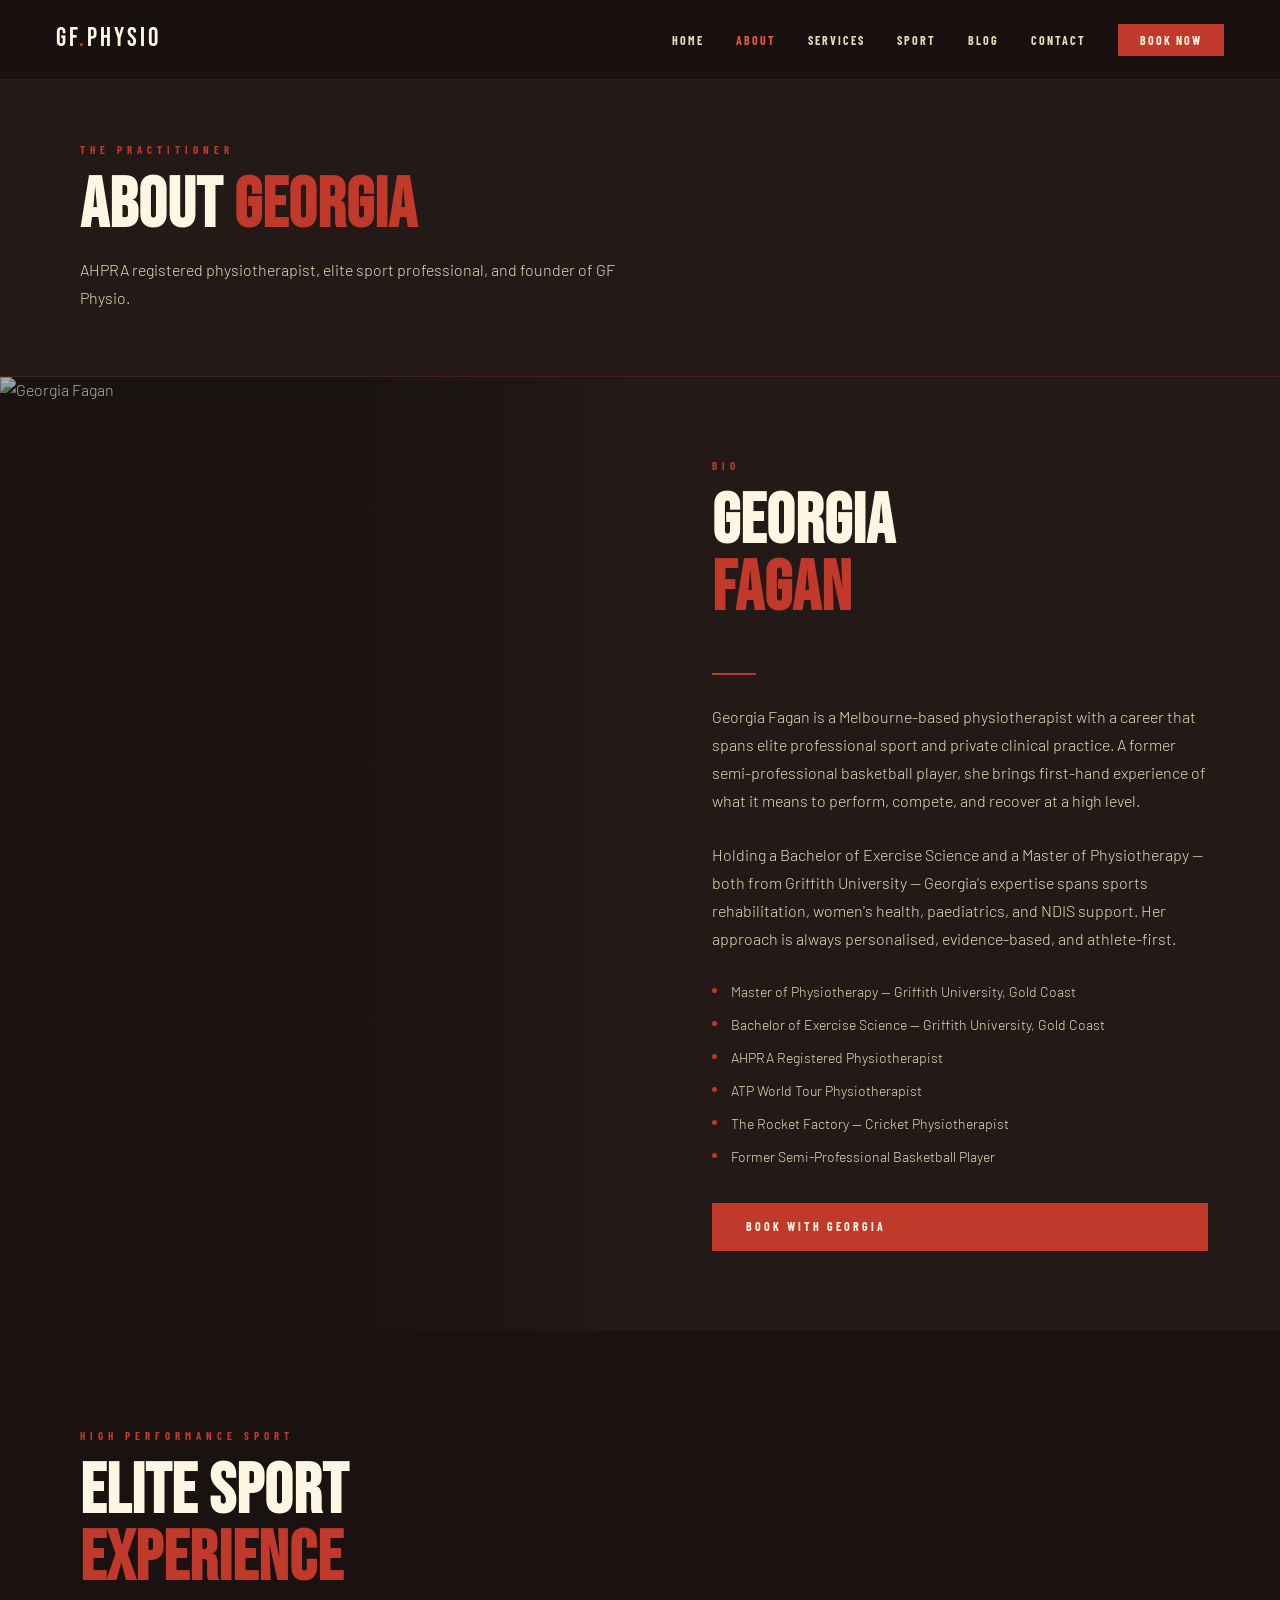
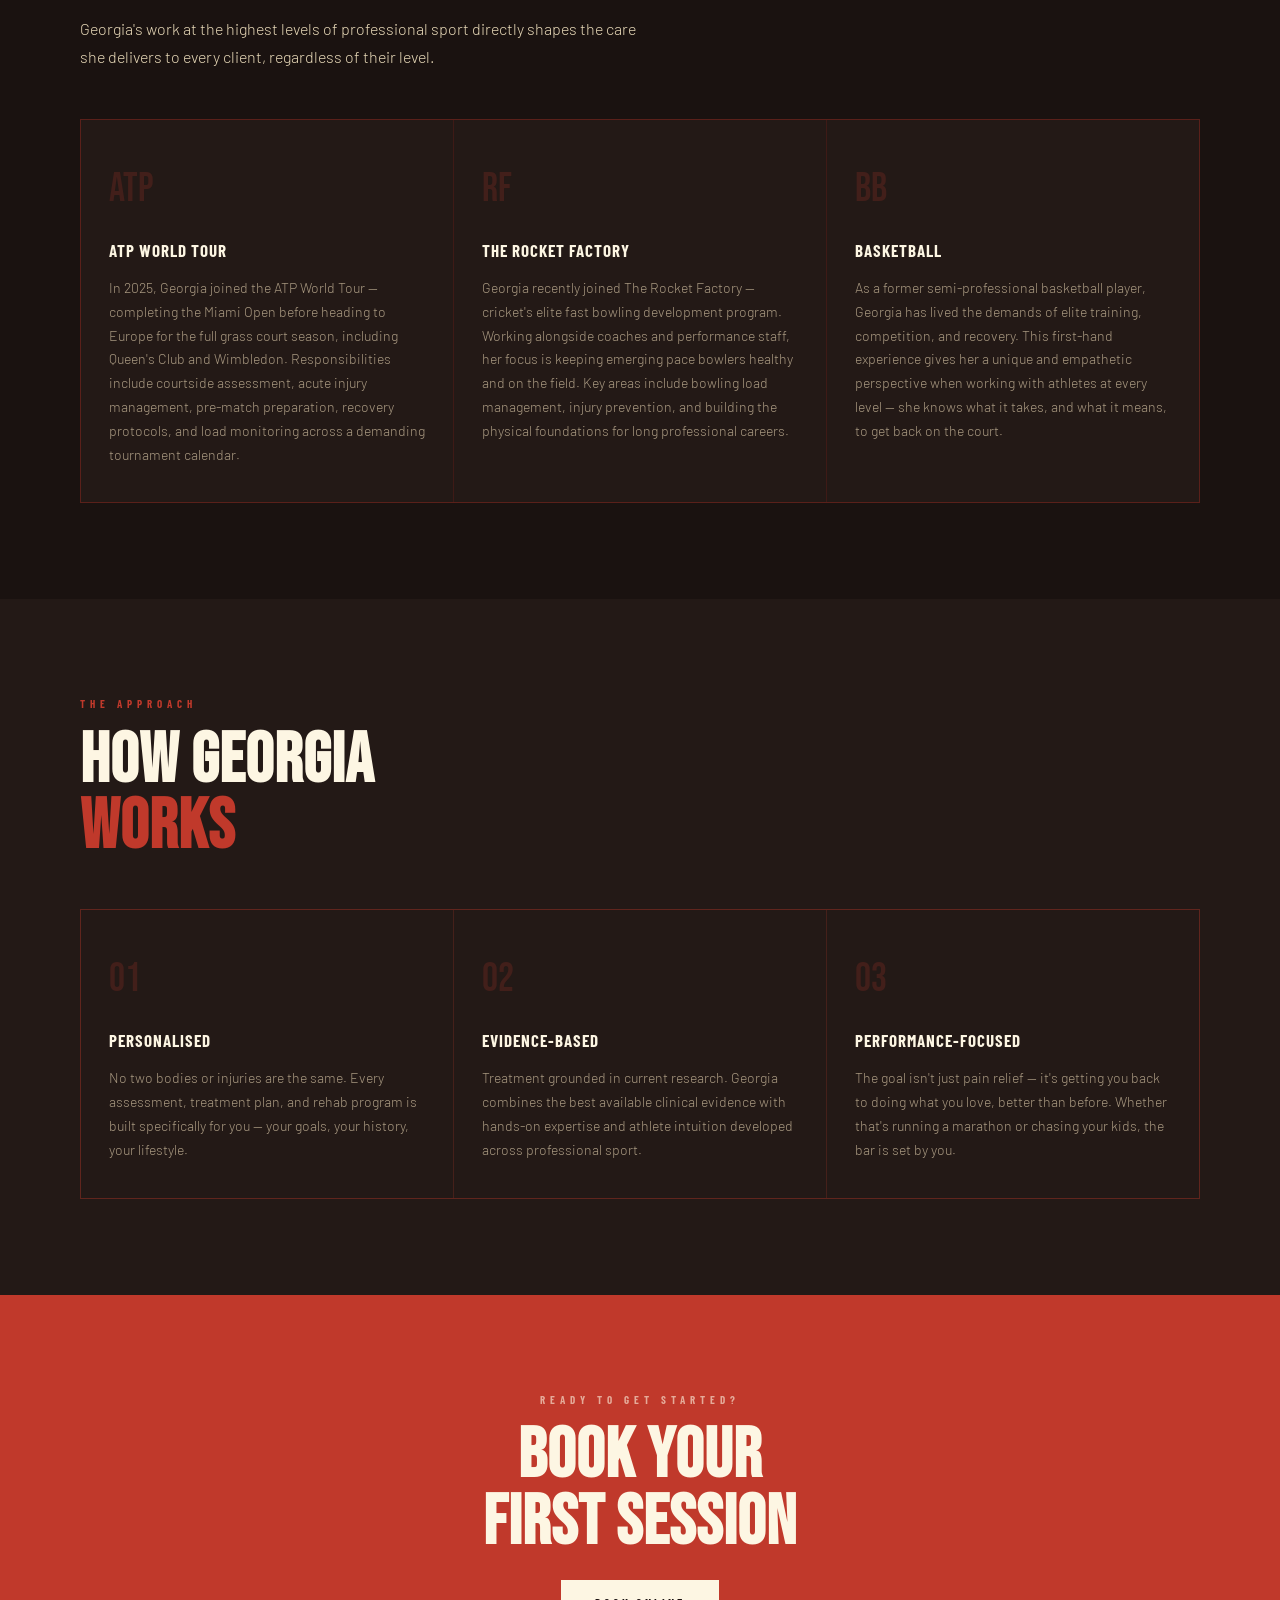
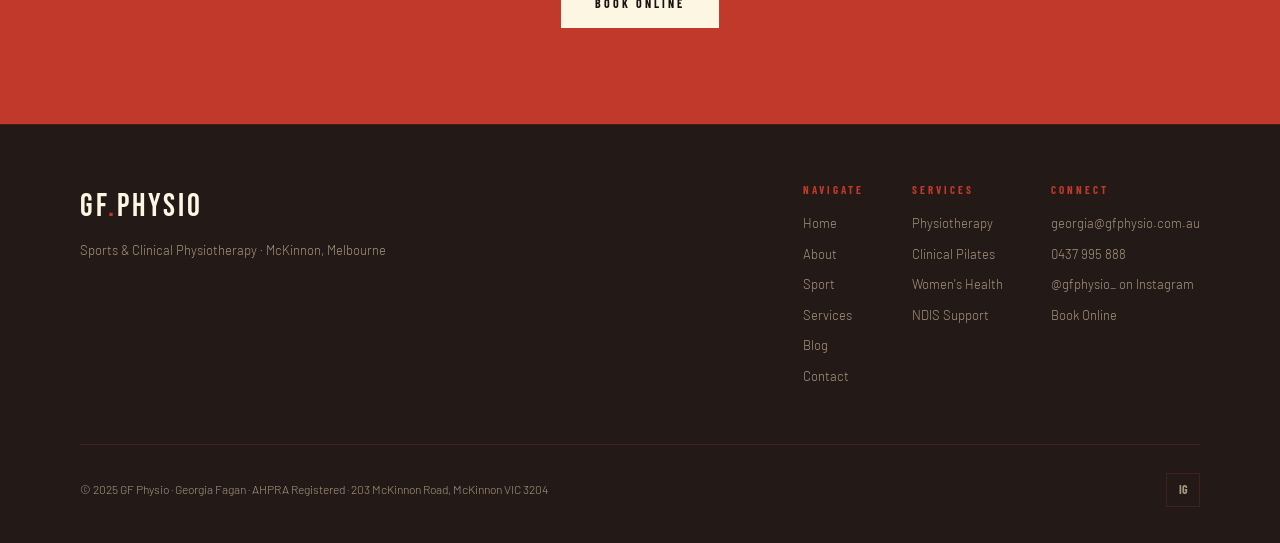
==== about.html @ b9d1942f "Add files via upload" ====
<!DOCTYPE html>
<html lang="en">
<head>
<meta charset="UTF-8">
<meta name="viewport" content="width=device-width, initial-scale=1.0">
<title>About Georgia Fagan | GF Physio — McKinnon, Melbourne</title>
<meta name="description" content="Meet Georgia Fagan — AHPRA registered physiotherapist, ATP Tour physio, Rocket Factory cricket physio, and semi-professional basketball player.">
<link rel="stylesheet" href="css/style.css">
<style>
.about-grid { display: grid; grid-template-columns: 1fr 1fr; gap: 0; }
.about-photo { position: relative; overflow: hidden; min-height: 640px; }
.about-photo img { width: 100%; height: 100%; object-fit: cover; filter: brightness(0.7) saturate(0.85); }
.about-photo-overlay { position: absolute; inset: 0; background: linear-gradient(to right, transparent 50%, var(--dark2) 100%); }
.about-text { padding: 80px 72px; background: var(--dark2); display: flex; flex-direction: column; justify-content: center; }
.quals { display: flex; flex-direction: column; gap: 12px; margin: 28px 0 36px; }
.qual { display: flex; align-items: flex-start; gap: 14px; font-size: 14px; color: var(--cream-dim); line-height: 1.5; }
.qual-dot { width: 5px; height: 5px; border-radius: 50%; background: var(--red); flex-shrink: 0; margin-top: 7px; }

.values-grid { display: grid; grid-template-columns: repeat(3,1fr); gap: 1px; background: var(--border); border: 1px solid var(--border); margin-top: 48px; }
.value-card { background: var(--dark2); padding: 36px 28px; }
.value-num { font-family: 'Bebas Neue', sans-serif; font-size: 40px; color: rgba(192,57,43,0.2); margin-bottom: 14px; }
.value-title { font-family: 'Barlow Condensed', sans-serif; font-size: 17px; font-weight: 700; letter-spacing: 1px; text-transform: uppercase; color: var(--cream); margin-bottom: 12px; }
.value-desc { font-size: 14px; color: var(--muted); line-height: 1.7; }

@media (max-width: 900px) {
  .about-grid { grid-template-columns: 1fr; }
  .about-photo { min-height: 360px; }
  .about-photo-overlay { display: none; }
  .about-text { padding: 56px 28px; }
  .values-grid { grid-template-columns: 1fr; }
}
</style>
</head>
<body>
<div class="page-wrap">

  <div class="page-hero">
    <p class="section-label">The Practitioner</p>
    <h1 class="section-title">ABOUT <span>GEORGIA</span></h1>
    <p class="section-body">AHPRA registered physiotherapist, elite sport professional, and founder of GF Physio.</p>
  </div>

  <div class="about-grid">
    <div class="about-photo">
      <img src="images/georgia.jpg" alt="Georgia Fagan">
      <div class="about-photo-overlay"></div>
    </div>
    <div class="about-text">
      <p class="section-label">Bio</p>
      <h2 class="section-title">GEORGIA<br><span>FAGAN</span></h2>
      <div class="gold-line"></div>
      <p class="section-body">Georgia Fagan is a Melbourne-based physiotherapist with a career that spans elite professional sport and private clinical practice. A former semi-professional basketball player, she brings first-hand experience of what it means to perform, compete, and recover at a high level.</p>
      <br>
      <p class="section-body">Holding a Bachelor of Exercise Science and a Master of Physiotherapy — both from Griffith University — Georgia's expertise spans sports rehabilitation, women's health, paediatrics, and NDIS support. Her approach is always personalised, evidence-based, and athlete-first.</p>
      <div class="quals">
        <div class="qual"><div class="qual-dot"></div>Master of Physiotherapy — Griffith University, Gold Coast</div>
        <div class="qual"><div class="qual-dot"></div>Bachelor of Exercise Science — Griffith University, Gold Coast</div>
        <div class="qual"><div class="qual-dot"></div>AHPRA Registered Physiotherapist</div>
        <div class="qual"><div class="qual-dot"></div>ATP World Tour Physiotherapist</div>
        <div class="qual"><div class="qual-dot"></div>The Rocket Factory — Cricket Physiotherapist</div>
        <div class="qual"><div class="qual-dot"></div>Former Semi-Professional Basketball Player</div>
      </div>
      <a href="https://gfphysio.au4.cliniko.com/bookings#service" class="btn btn-primary" target="_blank">Book With Georgia</a>
    </div>
  </div>

  <!-- SPORT CREDENTIALS -->
  <section class="section section--dark">
    <p class="section-label">High Performance Sport</p>
    <h2 class="section-title">ELITE SPORT<br><span>EXPERIENCE</span></h2>
    <p class="section-body" style="margin-bottom:48px;">Georgia's work at the highest levels of professional sport directly shapes the care she delivers to every client, regardless of their level.</p>

    <div class="values-grid">
      <div class="value-card">
        <div class="value-num">ATP</div>
        <div class="value-title">ATP World Tour</div>
        <p class="value-desc">In 2025, Georgia joined the ATP World Tour — completing the Miami Open before heading to Europe for the full grass court season, including Queen's Club and Wimbledon. Responsibilities include courtside assessment, acute injury management, pre-match preparation, recovery protocols, and load monitoring across a demanding tournament calendar.</p>
      </div>
      <div class="value-card">
        <div class="value-num">RF</div>
        <div class="value-title">The Rocket Factory</div>
        <p class="value-desc">Georgia recently joined The Rocket Factory — cricket's elite fast bowling development program. Working alongside coaches and performance staff, her focus is keeping emerging pace bowlers healthy and on the field. Key areas include bowling load management, injury prevention, and building the physical foundations for long professional careers.</p>
      </div>
      <div class="value-card">
        <div class="value-num">BB</div>
        <div class="value-title">Basketball</div>
        <p class="value-desc">As a former semi-professional basketball player, Georgia has lived the demands of elite training, competition, and recovery. This first-hand experience gives her a unique and empathetic perspective when working with athletes at every level — she knows what it takes, and what it means, to get back on the court.</p>
      </div>
    </div>
  </section>

  <!-- PHILOSOPHY -->
  <section class="section section--dark2">
    <p class="section-label">The Approach</p>
    <h2 class="section-title">HOW GEORGIA<br><span>WORKS</span></h2>
    <div class="values-grid" style="margin-top:48px;">
      <div class="value-card">
        <div class="value-num">01</div>
        <div class="value-title">Personalised</div>
        <p class="value-desc">No two bodies or injuries are the same. Every assessment, treatment plan, and rehab program is built specifically for you — your goals, your history, your lifestyle.</p>
      </div>
      <div class="value-card">
        <div class="value-num">02</div>
        <div class="value-title">Evidence-Based</div>
        <p class="value-desc">Treatment grounded in current research. Georgia combines the best available clinical evidence with hands-on expertise and athlete intuition developed across professional sport.</p>
      </div>
      <div class="value-card">
        <div class="value-num">03</div>
        <div class="value-title">Performance-Focused</div>
        <p class="value-desc">The goal isn't just pain relief — it's getting you back to doing what you love, better than before. Whether that's running a marathon or chasing your kids, the bar is set by you.</p>
      </div>
    </div>
  </section>

  <!-- CTA -->
  <section class="section section--red" style="text-align:center;">
    <p class="section-label" style="color:rgba(253,246,227,0.6);">Ready to get started?</p>
    <h2 class="section-title" style="max-width:600px;margin:0 auto 24px;">BOOK YOUR<br>FIRST SESSION</h2>
    <a href="https://gfphysio.au4.cliniko.com/bookings#service" class="btn" style="background:var(--cream);color:var(--dark);" target="_blank">Book Online</a>
  </section>

</div>
<script src="js/layout.js"></script>
</body>
</html>
---- css/style.css ----
/* ============================================================
   GF PHYSIO — MAIN STYLESHEET
   ============================================================ */

@import url('https://fonts.googleapis.com/css2?family=Bebas+Neue&family=Barlow:ital,wght@0,300;0,400;0,500;0,600;1,300&family=Barlow+Condensed:wght@400;600;700&display=swap');

*, *::before, *::after { box-sizing: border-box; margin: 0; padding: 0; }

:root {
  --dark:       #1a1210;
  --dark2:      #231916;
  --dark3:      #2e1f1a;
  --dark4:      #3d2920;
  --red:        #c0392b;
  --red-light:  #e05a45;
  --red-dim:    #8a2a1e;
  --cream:      #fdf6e3;
  --cream-dim:  #e8d9b8;
  --muted:      #a89880;
  --border:     rgba(192,57,43,0.22);
}

html { scroll-behavior: smooth; }

body {
  background: var(--dark);
  color: var(--cream);
  font-family: 'Barlow', sans-serif;
  font-weight: 300;
  line-height: 1.65;
  overflow-x: hidden;
}

img { display: block; max-width: 100%; }
a { text-decoration: none; color: inherit; }

/* ── NAV ── */
nav {
  position: fixed; top: 0; left: 0; right: 0; z-index: 200;
  display: flex; align-items: center; justify-content: space-between;
  padding: 18px 56px;
  background: rgba(26,18,16,0.96);
  border-bottom: 1px solid var(--border);
  backdrop-filter: blur(8px);
}
.nav-logo {
  font-family: 'Bebas Neue', sans-serif;
  font-size: 26px;
  letter-spacing: 3px;
  color: var(--cream);
}
.nav-logo span { color: var(--red); }
.nav-links { display: flex; gap: 32px; align-items: center; list-style: none; }
.nav-links a {
  font-family: 'Barlow Condensed', sans-serif;
  font-size: 12px;
  font-weight: 700;
  letter-spacing: 2px;
  text-transform: uppercase;
  color: var(--cream-dim);
  transition: color 0.2s;
}
.nav-links a:hover,
.nav-links a.active { color: var(--red-light); }
.nav-cta {
  background: var(--red) !important;
  color: var(--cream) !important;
  padding: 9px 22px !important;
  letter-spacing: 2px;
  transition: background 0.2s !important;
}
.nav-cta:hover { background: var(--red-light) !important; }

/* Hamburger */
.nav-hamburger {
  display: none;
  flex-direction: column;
  gap: 5px;
  cursor: pointer;
  padding: 4px;
  background: none;
  border: none;
}
.nav-hamburger span {
  display: block;
  width: 24px;
  height: 2px;
  background: var(--cream);
  transition: all 0.3s;
}
.mobile-menu {
  display: none;
  position: fixed;
  top: 61px; left: 0; right: 0;
  background: var(--dark2);
  border-bottom: 1px solid var(--border);
  padding: 24px 32px;
  z-index: 199;
  flex-direction: column;
  gap: 20px;
}
.mobile-menu.open { display: flex; }
.mobile-menu a {
  font-family: 'Barlow Condensed', sans-serif;
  font-size: 16px;
  font-weight: 700;
  letter-spacing: 2px;
  text-transform: uppercase;
  color: var(--cream-dim);
  padding: 8px 0;
  border-bottom: 1px solid var(--border);
}
.mobile-menu a:last-child { border-bottom: none; }
.mobile-menu .nav-cta {
  background: var(--red) !important;
  color: var(--cream) !important;
  text-align: center;
  padding: 12px !important;
}

/* ── PAGE WRAPPER ── */
.page-wrap { padding-top: 61px; }

/* ── SECTION UTILITIES ── */
.section { padding: 96px 80px; }
.section--dark  { background: var(--dark); }
.section--dark2 { background: var(--dark2); }
.section--dark3 { background: var(--dark3); }
.section--red   { background: var(--red); }

.section-label {
  font-family: 'Barlow Condensed', sans-serif;
  font-size: 11px; font-weight: 700;
  letter-spacing: 5px; text-transform: uppercase;
  color: var(--red); margin-bottom: 14px;
}
.section-title {
  font-family: 'Bebas Neue', sans-serif;
  font-size: clamp(46px, 5.5vw, 72px);
  line-height: 0.95; letter-spacing: 1px;
  color: var(--cream); margin-bottom: 22px;
}
.section-title span { color: var(--red); }
.section-body {
  font-size: 16px; font-weight: 300;
  color: var(--cream-dim); line-height: 1.75;
  max-width: 560px;
}
.gold-line { width: 44px; height: 2px; background: var(--red); margin: 28px 0; }

/* ── BUTTONS ── */
.btn {
  display: inline-block;
  font-family: 'Barlow Condensed', sans-serif;
  font-size: 12px; font-weight: 700;
  letter-spacing: 3px; text-transform: uppercase;
  padding: 14px 34px;
  transition: background 0.2s, transform 0.15s;
  cursor: pointer; border: none;
}
.btn-primary { background: var(--red); color: var(--cream); }
.btn-primary:hover { background: var(--red-light); transform: translateY(-1px); }
.btn-ghost {
  background: transparent;
  color: var(--cream);
  border: 1px solid var(--red-dim);
}
.btn-ghost:hover { border-color: var(--red); color: var(--red-light); }

/* ── TICKER ── */
.ticker { background: var(--red); overflow: hidden; padding: 11px 0; white-space: nowrap; }
.ticker-inner { display: inline-block; animation: tick 28s linear infinite; }
.ticker-item {
  font-family: 'Barlow Condensed', sans-serif;
  font-size: 12px; font-weight: 700;
  letter-spacing: 3px; text-transform: uppercase;
  color: var(--cream); padding: 0 36px;
}
.ticker-dot { color: rgba(253,246,227,0.4); padding: 0 8px; }
@keyframes tick { 0% { transform: translateX(0); } 100% { transform: translateX(-50%); } }

/* ── FOOTER ── */
footer {
  background: var(--dark2);
  border-top: 1px solid var(--border);
  padding: 56px 80px 36px;
}
.footer-top { display: flex; justify-content: space-between; align-items: flex-start; margin-bottom: 48px; flex-wrap: wrap; gap: 40px; }
.footer-logo { font-family: 'Bebas Neue', sans-serif; font-size: 32px; letter-spacing: 3px; color: var(--cream); }
.footer-logo span { color: var(--red); }
.footer-tagline { font-size: 13px; color: var(--muted); margin-top: 6px; }
.footer-nav { display: flex; gap: 48px; flex-wrap: wrap; }
.footer-col h4 {
  font-family: 'Barlow Condensed', sans-serif;
  font-size: 11px; font-weight: 700;
  letter-spacing: 3px; text-transform: uppercase;
  color: var(--red); margin-bottom: 14px;
}
.footer-col a {
  display: block; font-size: 13px; font-weight: 300;
  color: var(--muted); margin-bottom: 9px;
  transition: color 0.2s;
}
.footer-col a:hover { color: var(--cream); }
.footer-bottom {
  border-top: 1px solid var(--border);
  padding-top: 28px;
  display: flex; justify-content: space-between; align-items: center;
  flex-wrap: wrap; gap: 16px;
}
.footer-copy { font-size: 12px; color: var(--muted); }
.footer-social {
  display: flex; gap: 12px;
}
.social-btn {
  width: 34px; height: 34px;
  border: 1px solid var(--border);
  display: flex; align-items: center; justify-content: center;
  font-size: 12px; font-weight: 700;
  color: var(--muted);
  font-family: 'Barlow Condensed', sans-serif;
  letter-spacing: 0;
  transition: border-color 0.2s, color 0.2s;
}
.social-btn:hover { border-color: var(--red); color: var(--red-light); }

/* ── CREDENTIAL STRIP ── */
.cred-strip { background: var(--dark3); border-top: 1px solid var(--border); border-bottom: 1px solid var(--border); }
.cred-grid { display: grid; grid-template-columns: repeat(4,1fr); }
.cred-item {
  padding: 36px 40px; text-align: center;
  border-right: 1px solid var(--border);
}
.cred-item:last-child { border-right: none; }
.cred-num { font-family: 'Bebas Neue', sans-serif; font-size: 48px; line-height: 1; color: var(--red); }
.cred-label { font-family: 'Barlow Condensed', sans-serif; font-size: 11px; font-weight: 700; letter-spacing: 2px; text-transform: uppercase; color: var(--muted); margin-top: 5px; }

/* ── PAGE HERO (inner pages) ── */
.page-hero {
  background: var(--dark2);
  padding: 80px 80px 64px;
  border-bottom: 1px solid var(--border);
}
.page-hero .section-title { margin-bottom: 16px; }

/* ── RESPONSIVE ── */
@media (max-width: 900px) {
  nav { padding: 16px 24px; }
  .nav-links { display: none; }
  .nav-hamburger { display: flex; }
  .section { padding: 64px 28px; }
  .section-title { font-size: 42px; }
  .cred-grid { grid-template-columns: repeat(2,1fr); }
  .cred-item { border-right: none; border-bottom: 1px solid var(--border); }
  footer { padding: 48px 28px 28px; }
  .footer-top { flex-direction: column; }
  .page-hero { padding: 60px 28px 48px; }
}
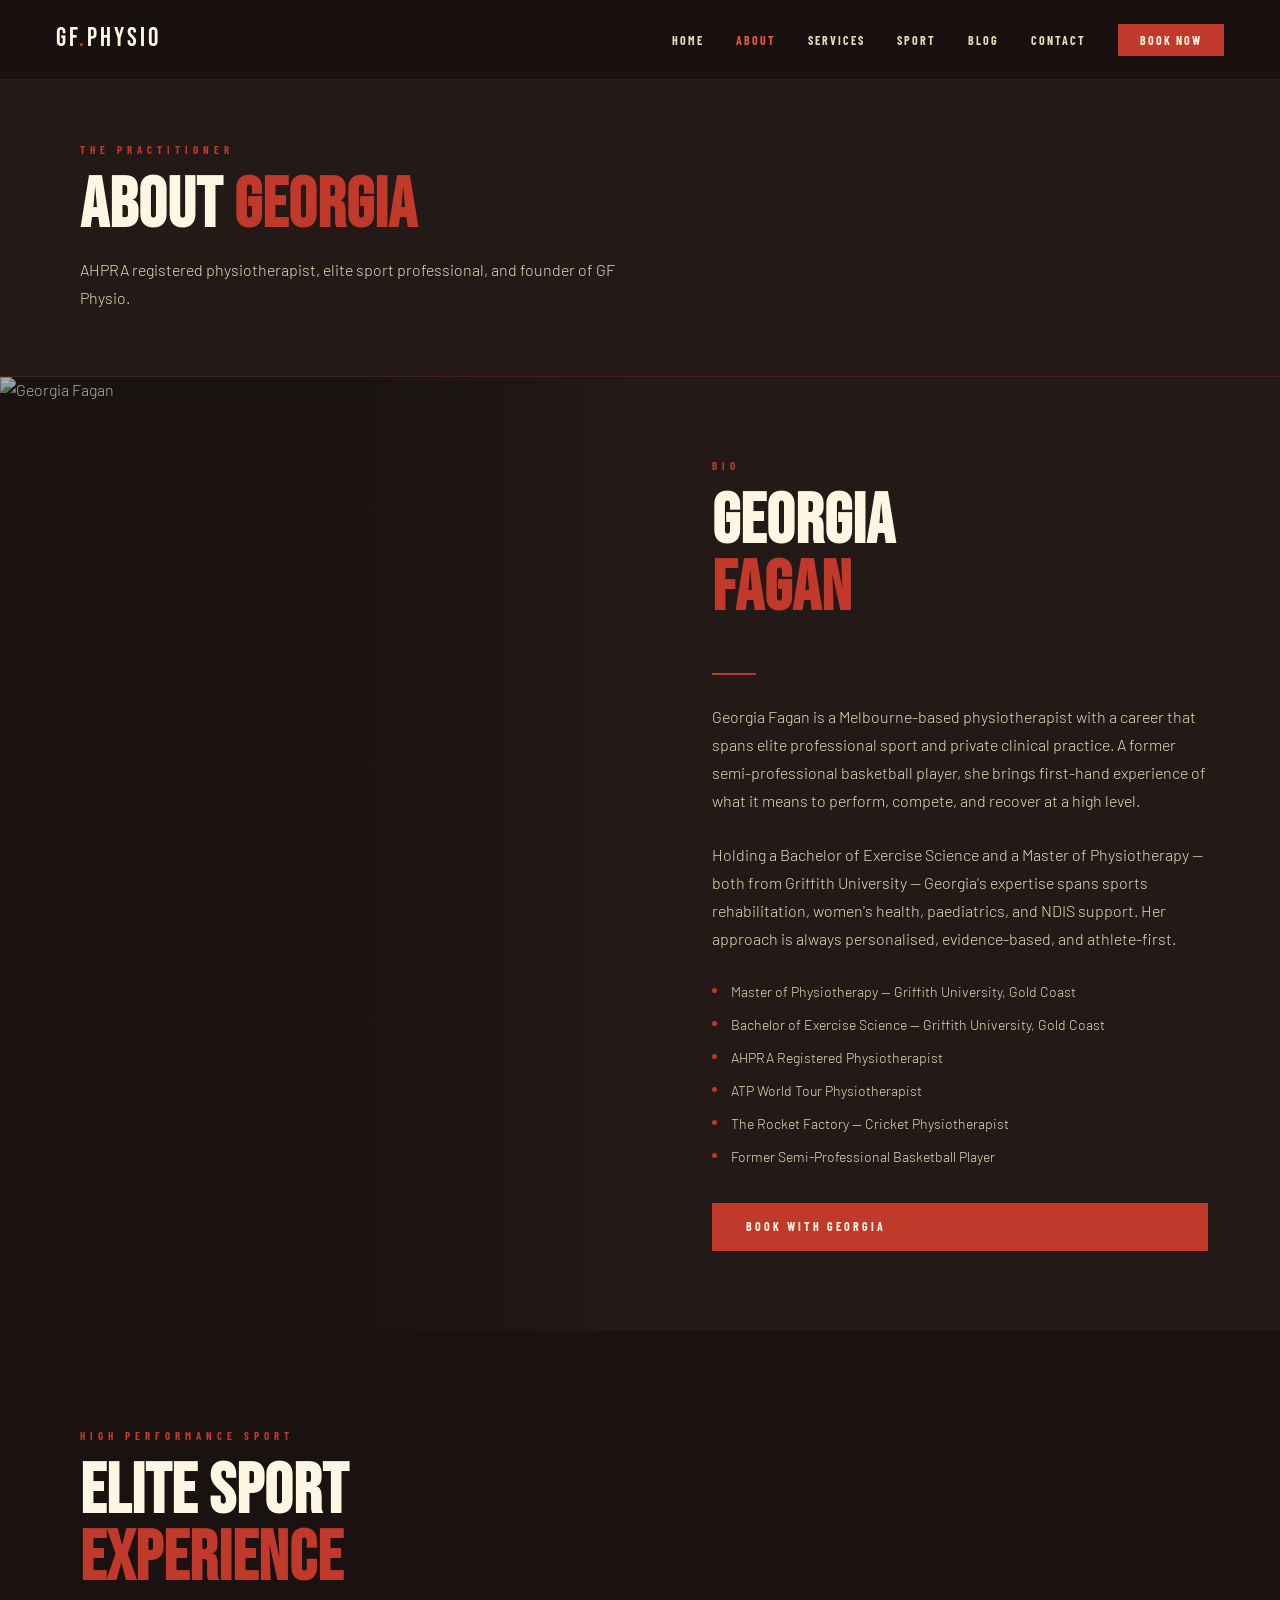
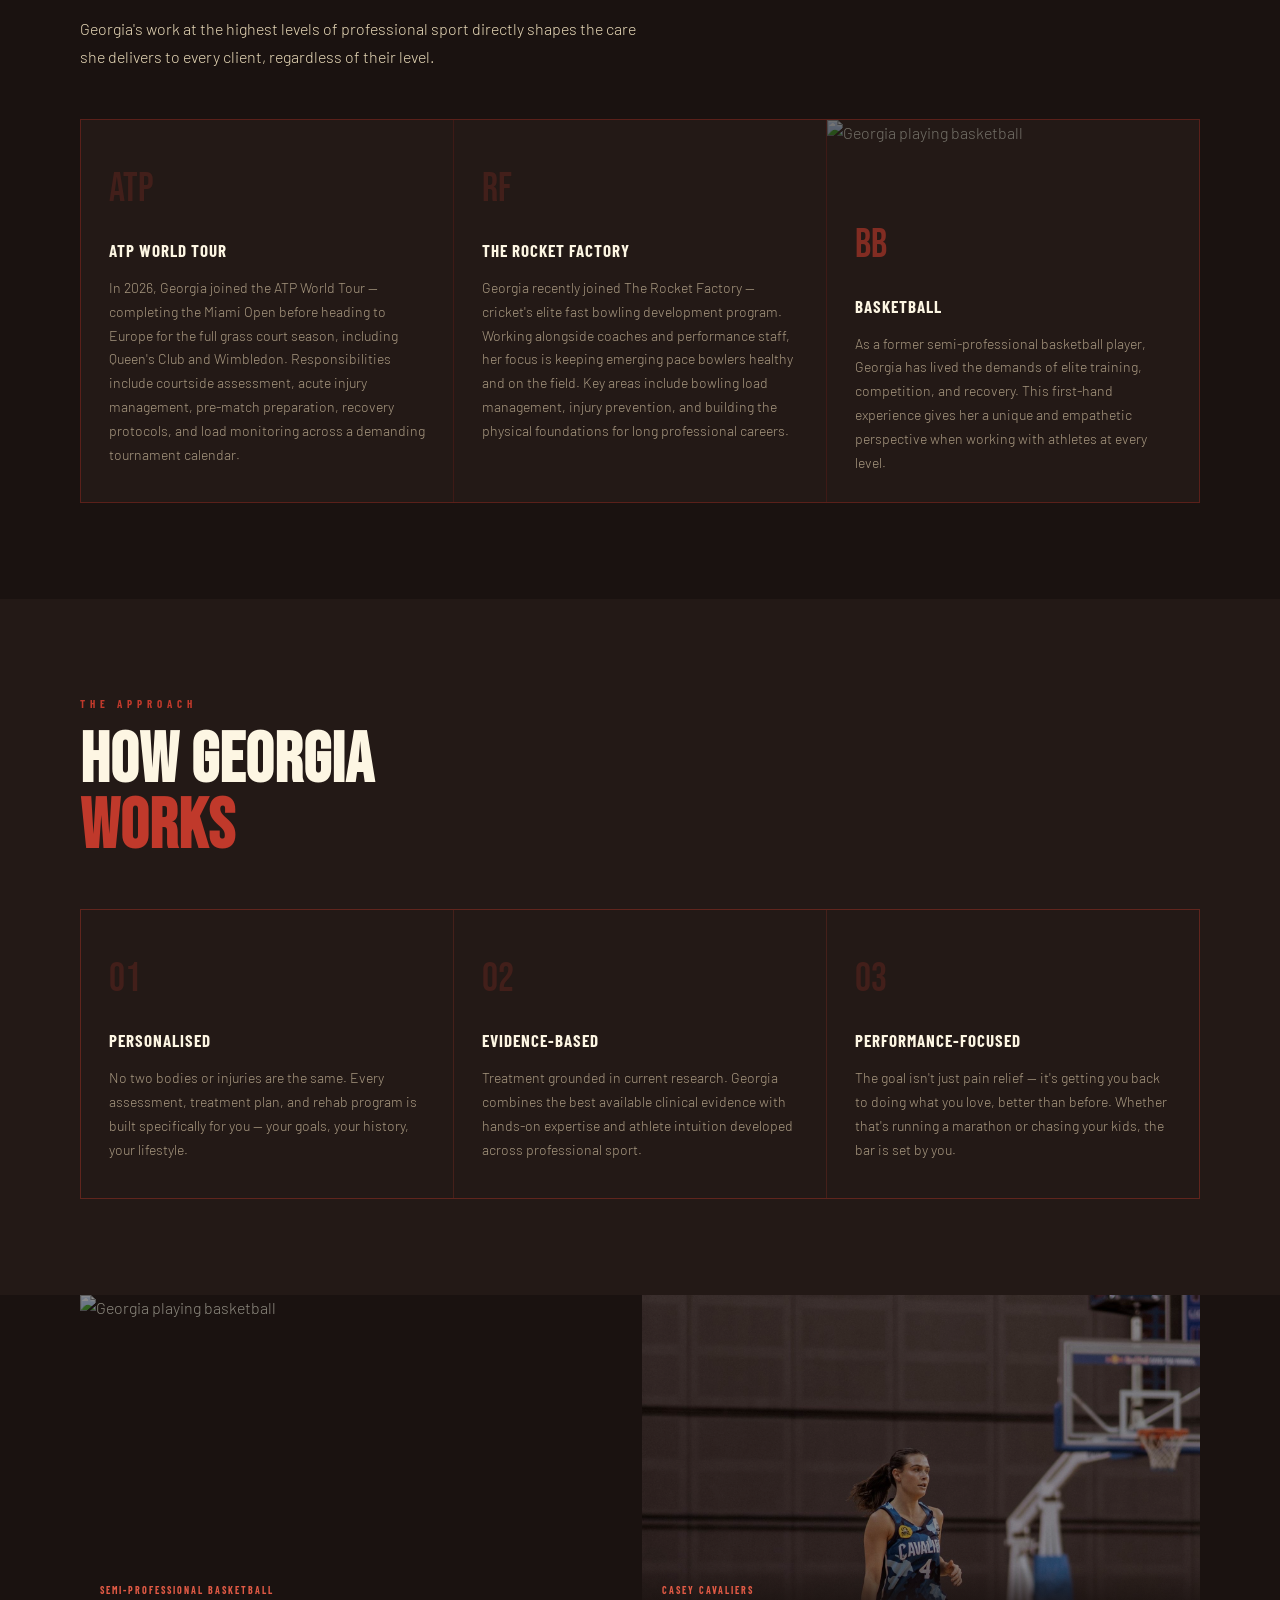
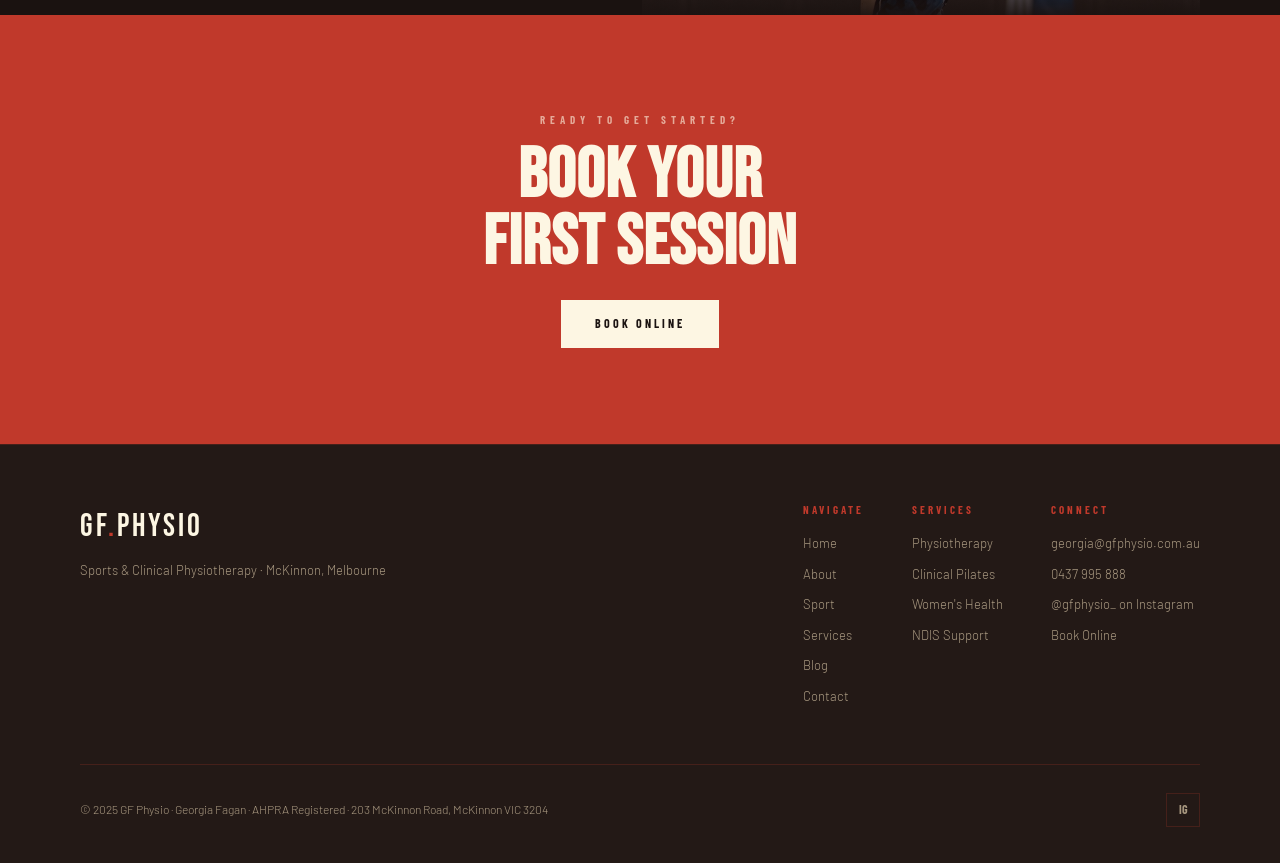
==== commit 0c6d0f62: "Add files via upload" ====
--- a/about.html
+++ b/about.html
@@ -74,17 +74,20 @@
       <div class="value-card">
         <div class="value-num">ATP</div>
         <div class="value-title">ATP World Tour</div>
-        <p class="value-desc">In 2025, Georgia joined the ATP World Tour — completing the Miami Open before heading to Europe for the full grass court season, including Queen's Club and Wimbledon. Responsibilities include courtside assessment, acute injury management, pre-match preparation, recovery protocols, and load monitoring across a demanding tournament calendar.</p>
+        <p class="value-desc">In 2026, Georgia joined the ATP World Tour — completing the Miami Open before heading to Europe for the full grass court season, including Queen's Club and Wimbledon. Responsibilities include courtside assessment, acute injury management, pre-match preparation, recovery protocols, and load monitoring across a demanding tournament calendar.</p>
       </div>
       <div class="value-card">
         <div class="value-num">RF</div>
         <div class="value-title">The Rocket Factory</div>
         <p class="value-desc">Georgia recently joined The Rocket Factory — cricket's elite fast bowling development program. Working alongside coaches and performance staff, her focus is keeping emerging pace bowlers healthy and on the field. Key areas include bowling load management, injury prevention, and building the physical foundations for long professional careers.</p>
       </div>
-      <div class="value-card">
-        <div class="value-num">BB</div>
-        <div class="value-title">Basketball</div>
-        <p class="value-desc">As a former semi-professional basketball player, Georgia has lived the demands of elite training, competition, and recovery. This first-hand experience gives her a unique and empathetic perspective when working with athletes at every level — she knows what it takes, and what it means, to get back on the court.</p>
+      <div class="value-card" style="position:relative;overflow:hidden;padding:0;min-height:280px;">
+        <img src="images/basketball.jpg" alt="Georgia playing basketball" style="width:100%;height:280px;object-fit:cover;object-position:center top;filter:brightness(0.45);">
+        <div style="position:absolute;bottom:0;left:0;right:0;padding:28px;">
+          <div class="value-num" style="color:var(--red);opacity:0.6;">BB</div>
+          <div class="value-title">Basketball</div>
+          <p class="value-desc">As a former semi-professional basketball player, Georgia has lived the demands of elite training, competition, and recovery. This first-hand experience gives her a unique and empathetic perspective when working with athletes at every level.</p>
+        </div>
       </div>
     </div>
   </section>
@@ -112,7 +115,21 @@
     </div>
   </section>
 
-  <!-- CTA -->
+  <!-- BASKETBALL PHOTO STRIP -->
+  <section class="section section--dark" style="padding-top:0;padding-bottom:0;">
+    <div style="display:grid;grid-template-columns:1fr 1fr;gap:4px;">
+      <div style="position:relative;overflow:hidden;height:320px;">
+        <img src="images/basketball.jpg" alt="Georgia playing basketball" style="width:100%;height:100%;object-fit:cover;object-position:center top;filter:brightness(0.55);">
+        <div style="position:absolute;bottom:0;left:0;right:0;padding:16px 20px;background:linear-gradient(to top,rgba(26,18,16,0.9),transparent);font-family:'Barlow Condensed',sans-serif;font-size:10px;font-weight:700;letter-spacing:2px;text-transform:uppercase;color:var(--red-light);">Semi-Professional Basketball</div>
+      </div>
+      <div style="position:relative;overflow:hidden;height:320px;">
+        <img src="images/basketball2.jpg" alt="Georgia on the basketball court" style="width:100%;height:100%;object-fit:cover;object-position:center top;filter:brightness(0.55);">
+        <div style="position:absolute;bottom:0;left:0;right:0;padding:16px 20px;background:linear-gradient(to top,rgba(26,18,16,0.9),transparent);font-family:'Barlow Condensed',sans-serif;font-size:10px;font-weight:700;letter-spacing:2px;text-transform:uppercase;color:var(--red-light);">Casey Cavaliers</div>
+      </div>
+    </div>
+  </section>
+
+
   <section class="section section--red" style="text-align:center;">
     <p class="section-label" style="color:rgba(253,246,227,0.6);">Ready to get started?</p>
     <h2 class="section-title" style="max-width:600px;margin:0 auto 24px;">BOOK YOUR<br>FIRST SESSION</h2>
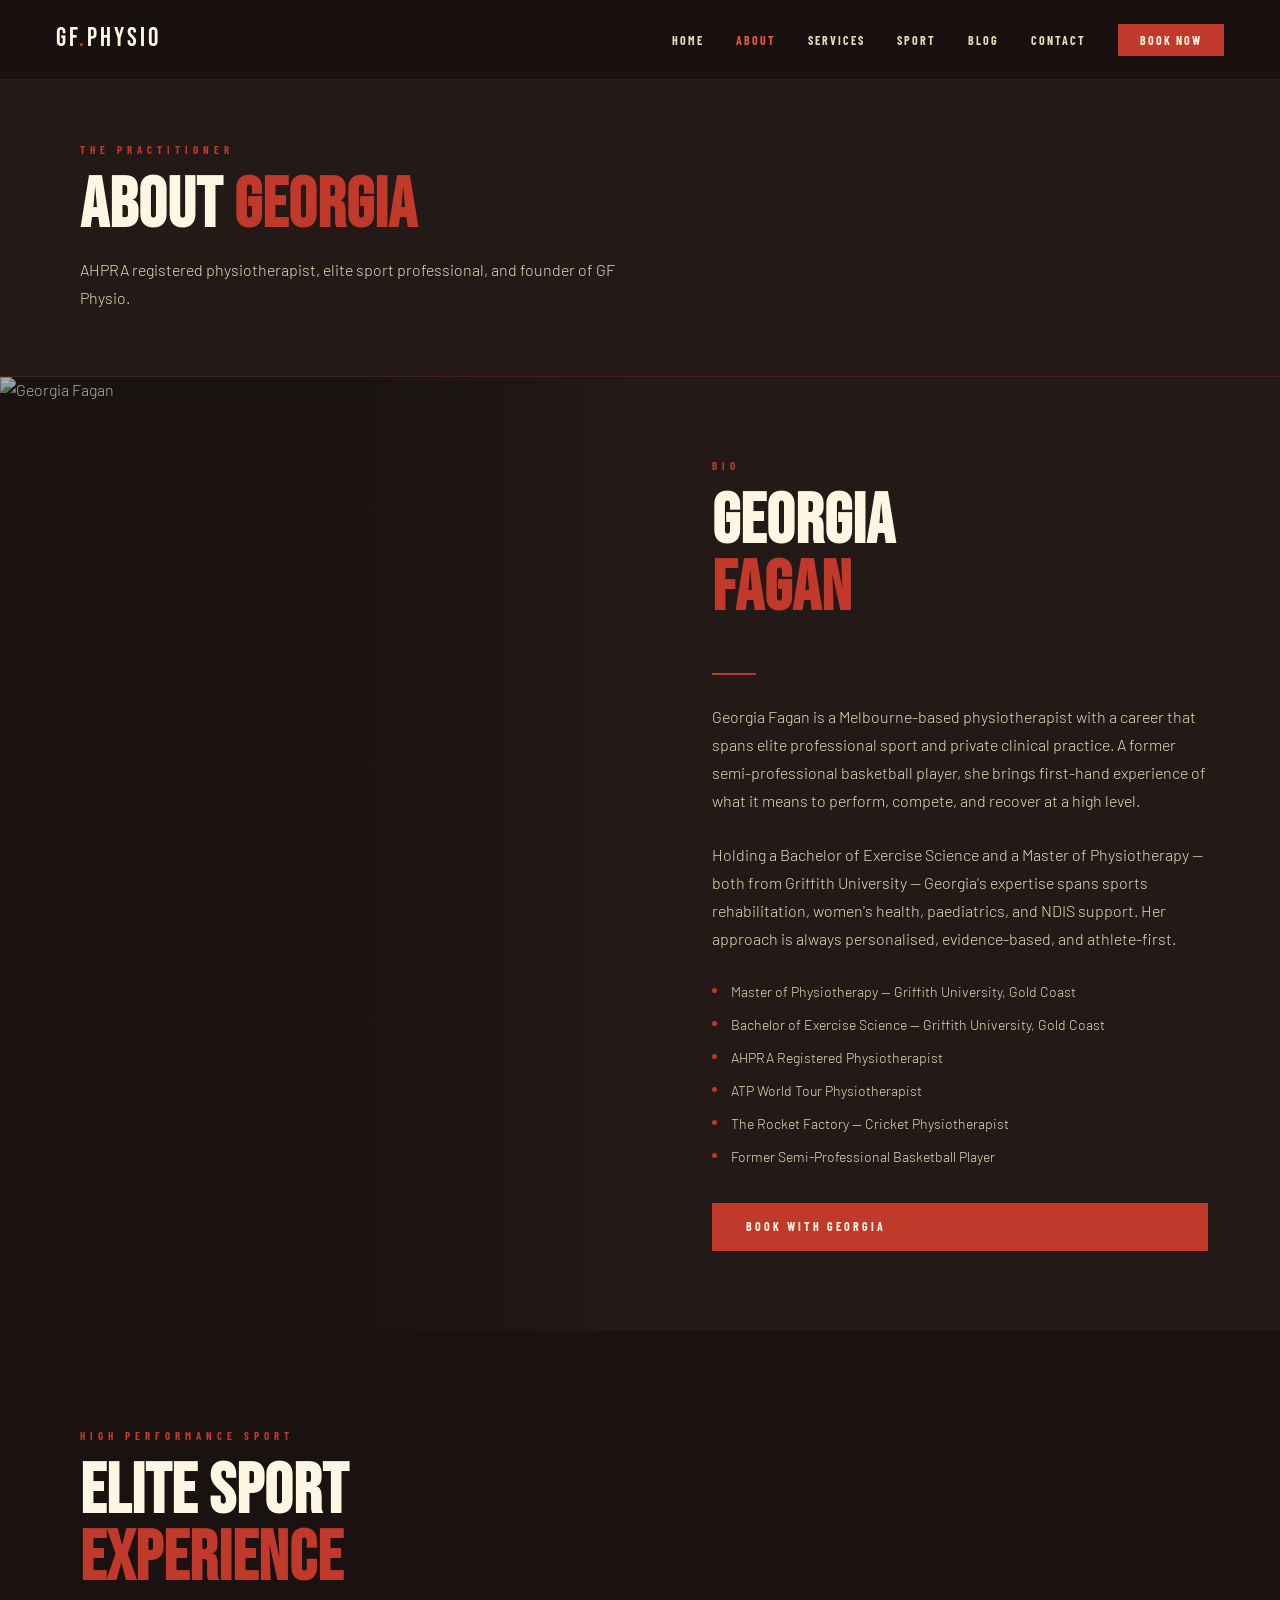
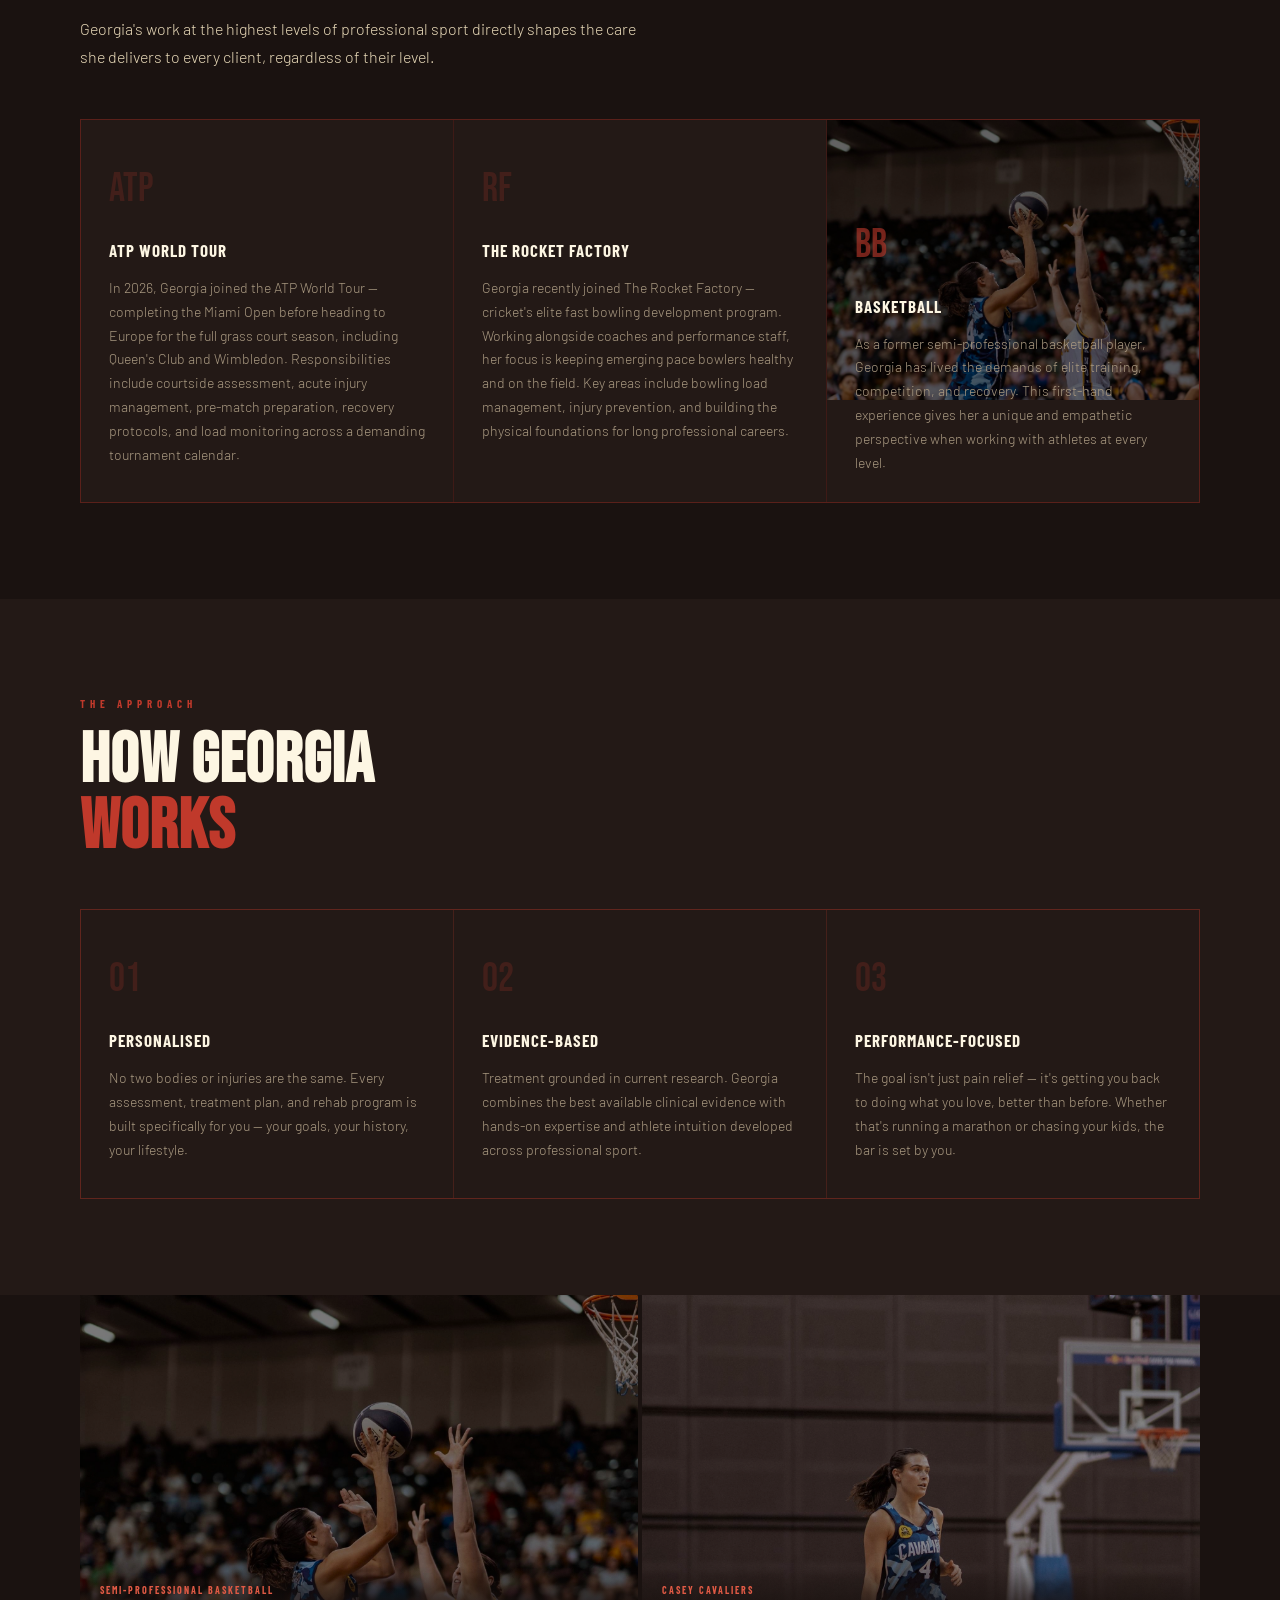
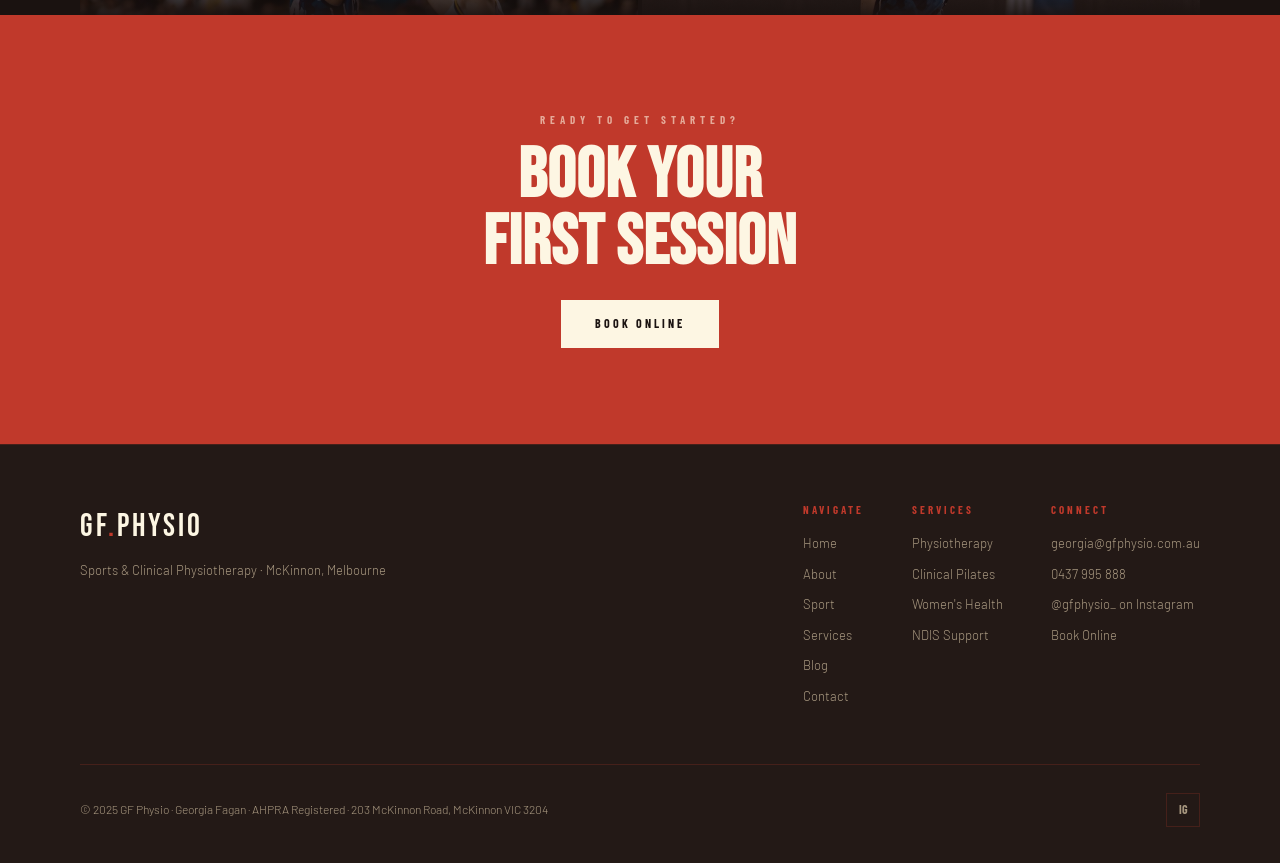
==== commit 503d3bb1: "Add files via upload" ====
--- a/about.html
+++ b/about.html
@@ -82,7 +82,7 @@
         <p class="value-desc">Georgia recently joined The Rocket Factory — cricket's elite fast bowling development program. Working alongside coaches and performance staff, her focus is keeping emerging pace bowlers healthy and on the field. Key areas include bowling load management, injury prevention, and building the physical foundations for long professional careers.</p>
       </div>
       <div class="value-card" style="position:relative;overflow:hidden;padding:0;min-height:280px;">
-        <img src="images/basketball.jpg" alt="Georgia playing basketball" style="width:100%;height:280px;object-fit:cover;object-position:center top;filter:brightness(0.45);">
+        <img src="images/basketball1.jpg" alt="Georgia playing basketball" style="width:100%;height:280px;object-fit:cover;object-position:center top;filter:brightness(0.45);">
         <div style="position:absolute;bottom:0;left:0;right:0;padding:28px;">
           <div class="value-num" style="color:var(--red);opacity:0.6;">BB</div>
           <div class="value-title">Basketball</div>
@@ -119,7 +119,7 @@
   <section class="section section--dark" style="padding-top:0;padding-bottom:0;">
     <div style="display:grid;grid-template-columns:1fr 1fr;gap:4px;">
       <div style="position:relative;overflow:hidden;height:320px;">
-        <img src="images/basketball.jpg" alt="Georgia playing basketball" style="width:100%;height:100%;object-fit:cover;object-position:center top;filter:brightness(0.55);">
+        <img src="images/basketball1.jpg" alt="Georgia playing basketball" style="width:100%;height:100%;object-fit:cover;object-position:center top;filter:brightness(0.55);">
         <div style="position:absolute;bottom:0;left:0;right:0;padding:16px 20px;background:linear-gradient(to top,rgba(26,18,16,0.9),transparent);font-family:'Barlow Condensed',sans-serif;font-size:10px;font-weight:700;letter-spacing:2px;text-transform:uppercase;color:var(--red-light);">Semi-Professional Basketball</div>
       </div>
       <div style="position:relative;overflow:hidden;height:320px;">
